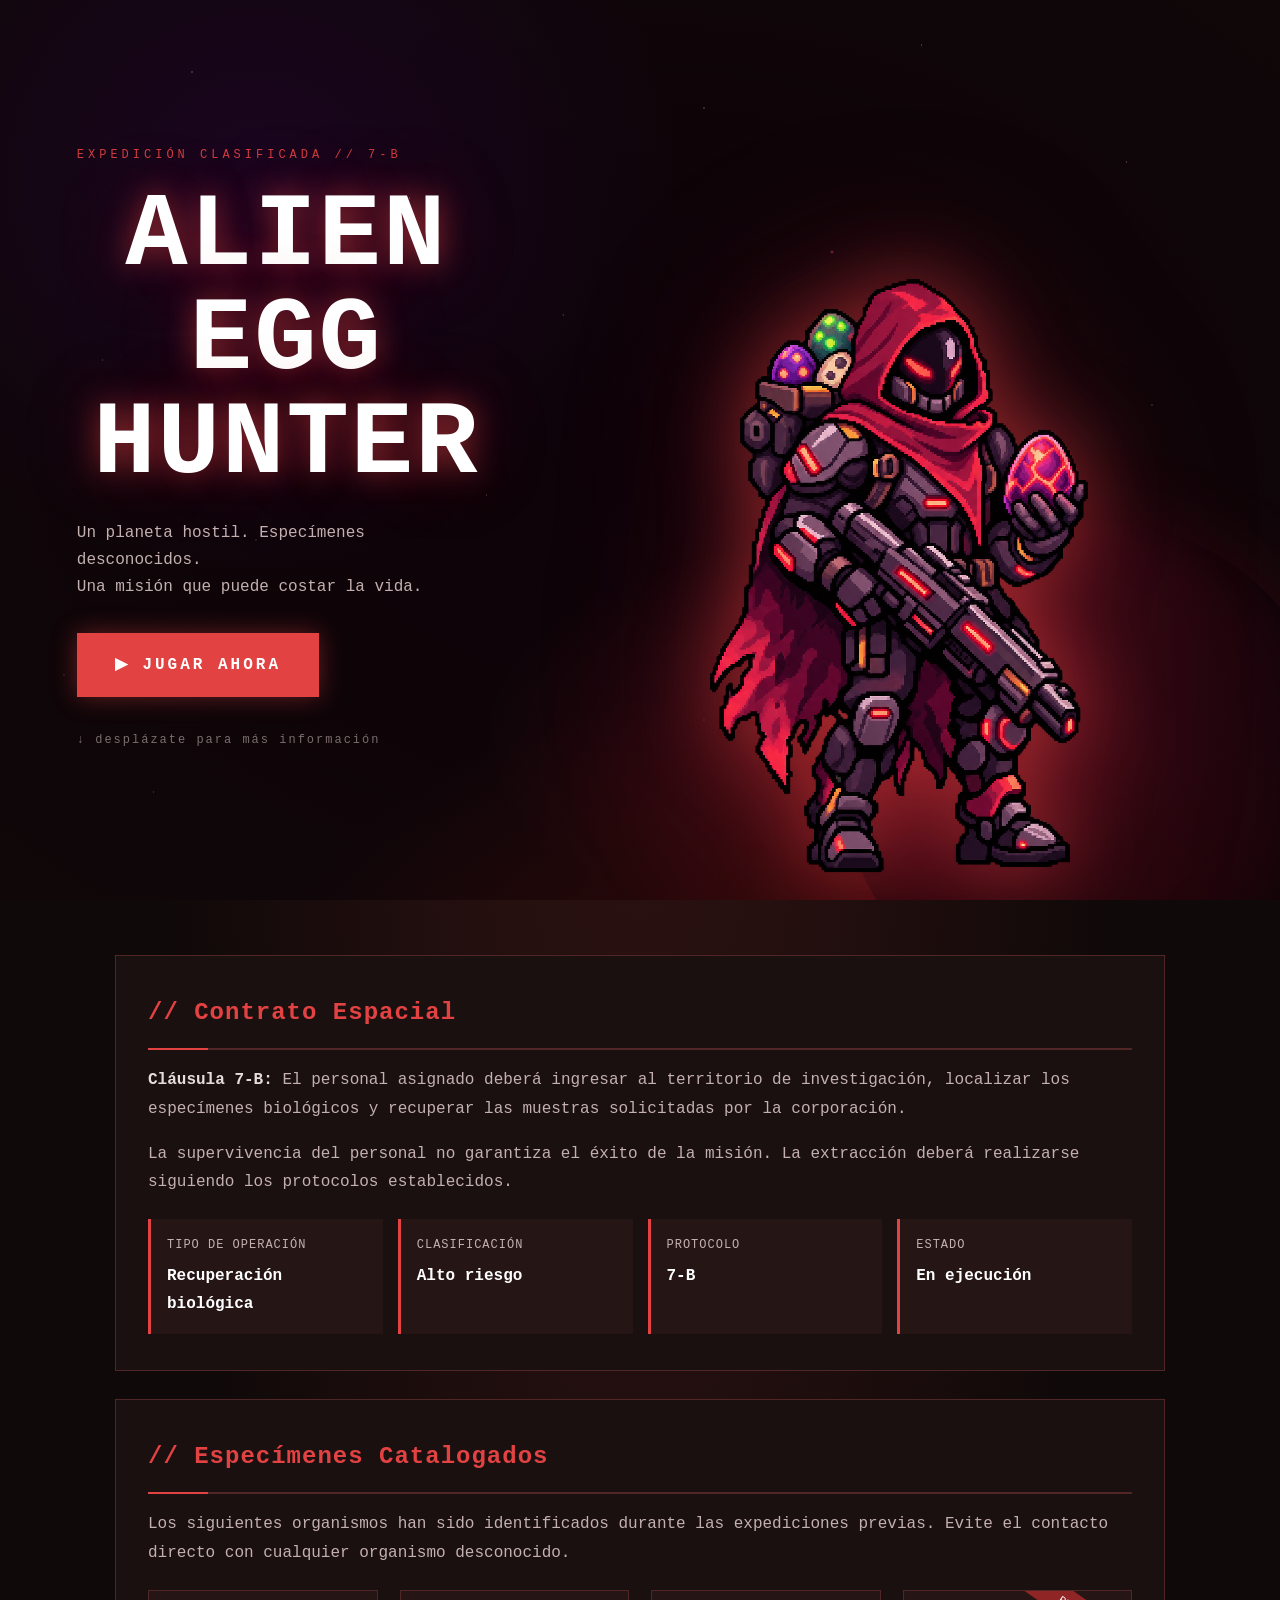
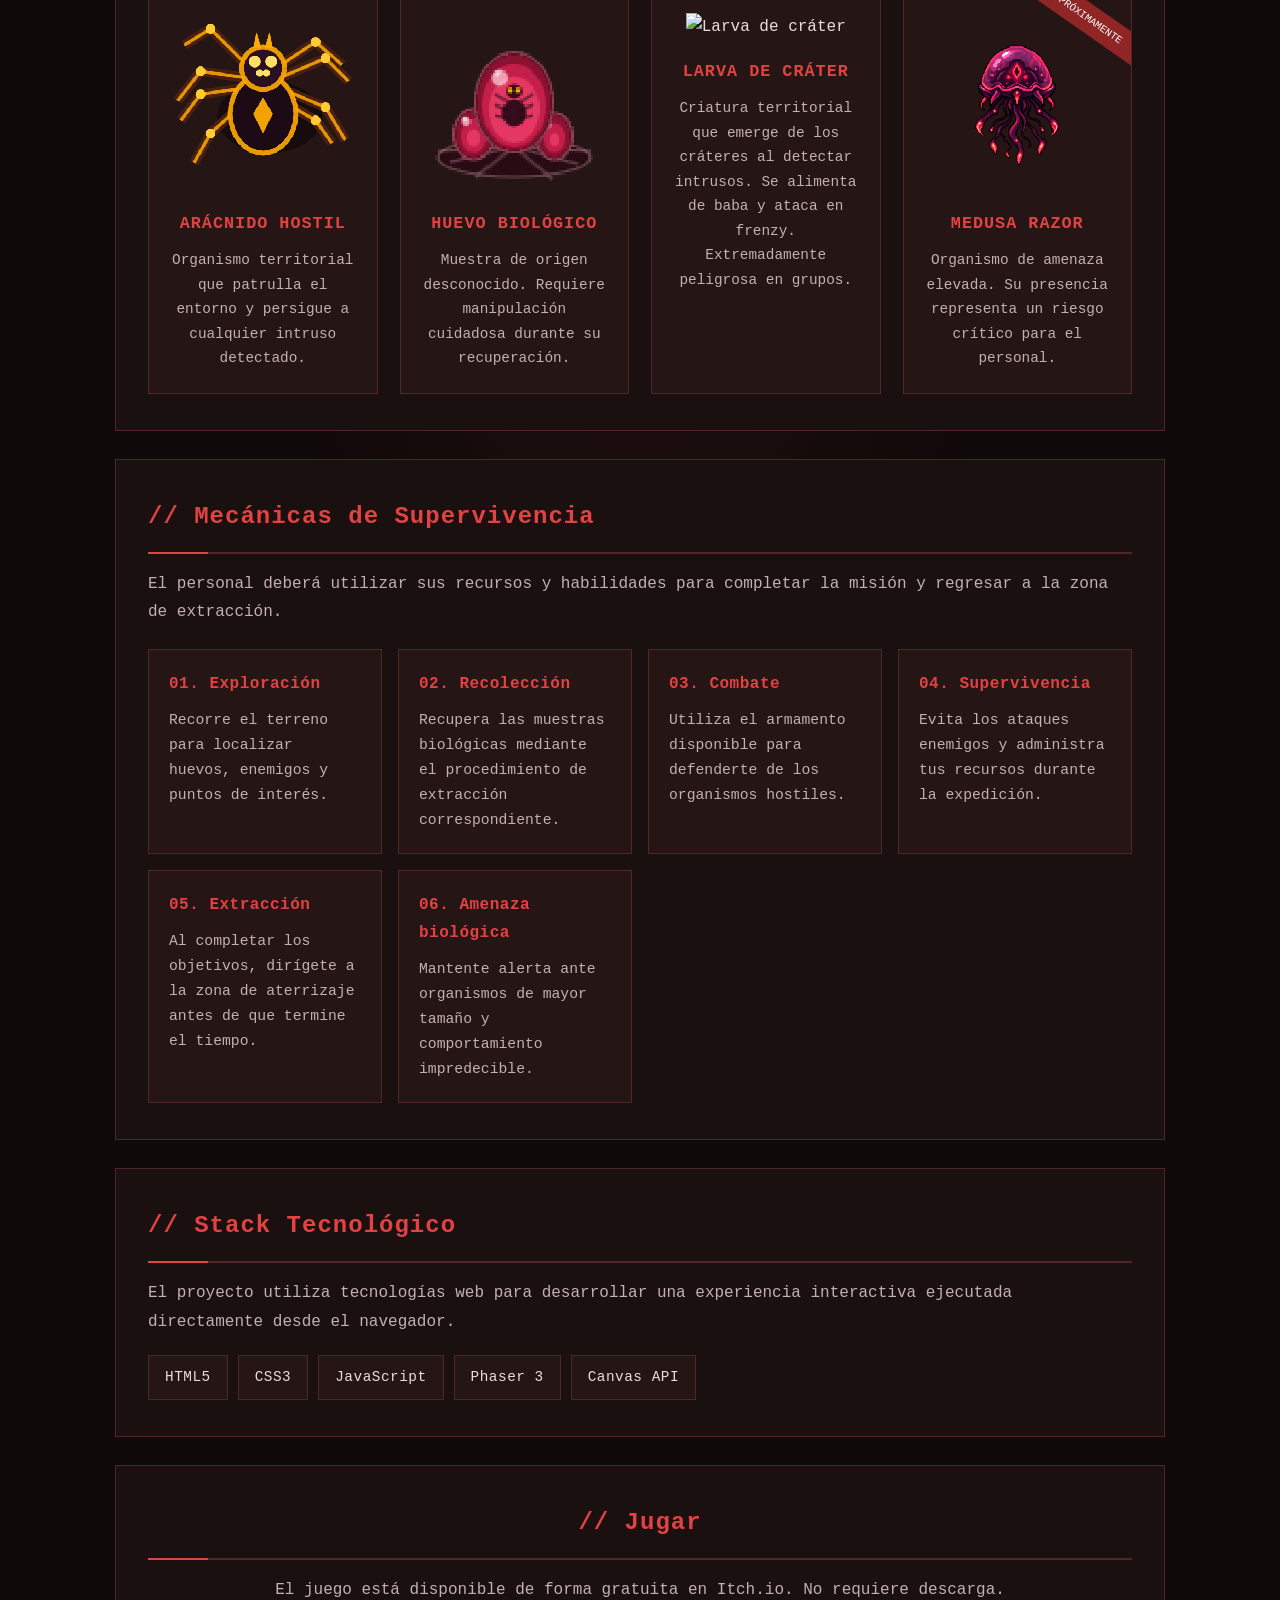
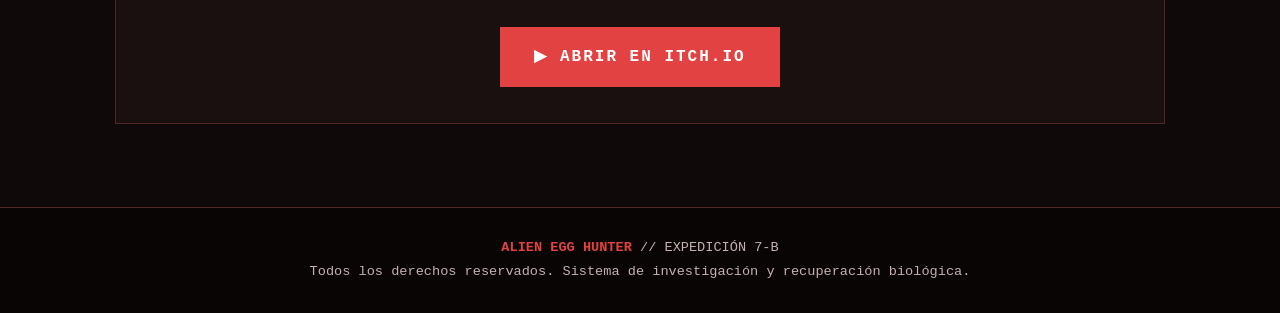
==== index.html @ 5d4eb007 "feature" ====
<!doctype html>
<html lang="es">
  <head>
    <meta charset="UTF-8" />
    <meta name="viewport" content="width=device-width, initial-scale=1.0, maximum-scale=1.0, user-scalable=no, viewport-fit=cover" />
    <meta name="theme-color" content="#100909" />
    <meta name="description" content="Alien Egg Hunter: protocolo de supervivencia, recuperación de especímenes y extracción en territorio hostil." />
    <link rel="stylesheet" href="styles.css" />
    <title>Alien Egg Hunter</title>
  </head>

  <body>

    <!-- ══════════════════════════════════════
         HERO FULLSCREEN
    ══════════════════════════════════════ -->
    <section class="splash" id="splash">
      <div class="splash-bg"></div>
      <div class="splash-stars"></div>
      <div class="splash-planet"></div>
      <div class="splash-glow"></div>

      <img src="mercenario_hd.png" alt="Mercenario" class="splash-char" />

      <div class="splash-text">
        <p class="splash-label">EXPEDICIÓN CLASIFICADA // 7-B</p>
        <h1 class="splash-title">ALIEN<br/>EGG<br/>HUNTER</h1>
        <p class="splash-sub">Un planeta hostil. Especímenes desconocidos.<br/>Una misión que puede costar la vida.</p>
        <a href="https://juandiegosuarezepn.itch.io/alien-egg-hunter" target="_blank" rel="noopener" class="splash-btn">
          ▶ JUGAR AHORA
        </a>
        <button class="splash-hint" id="scrollDown" onclick="document.getElementById('content').scrollIntoView({behavior:'smooth'})">↓ desplázate para más información</button>
      </div>
    </section>

    <!-- ══════════════════════════════════════
         RESTO DE LA LANDING
    ══════════════════════════════════════ -->
    <main class="container" id="content">

      <!-- Contrato espacial -->
      <section class="section-box">
        <h2>// Contrato Espacial</h2>
        <p>
          <strong>Cláusula 7-B:</strong>
          El personal asignado deberá ingresar al territorio de investigación,
          localizar los especímenes biológicos y recuperar las muestras
          solicitadas por la corporación.
        </p>
        <p>
          La supervivencia del personal no garantiza el éxito de la misión. La
          extracción deberá realizarse siguiendo los protocolos establecidos.
        </p>
        <div class="contract-data">
          <div class="data-item"><span>TIPO DE OPERACIÓN</span><strong>Recuperación biológica</strong></div>
          <div class="data-item"><span>CLASIFICACIÓN</span><strong>Alto riesgo</strong></div>
          <div class="data-item"><span>PROTOCOLO</span><strong>7-B</strong></div>
          <div class="data-item"><span>ESTADO</span><strong>En ejecución</strong></div>
        </div>
      </section>

      <!-- Especímenes catalogados -->
      <section class="section-box">
        <h2>// Especímenes Catalogados</h2>
        <p>Los siguientes organismos han sido identificados durante las expediciones previas. Evite el contacto directo con cualquier organismo desconocido.</p>
        <div class="asset-grid">
          <article class="asset-card">
            <img src="spider_hd.png" alt="Araña alienígena" />
            <h3>ARÁCNIDO HOSTIL</h3>
            <p>Organismo territorial que patrulla el entorno y persigue a cualquier intruso detectado.</p>
          </article>
          <article class="asset-card">
            <img src="egg_hd.png" alt="Huevo alienígena" />
            <h3>HUEVO BIOLÓGICO</h3>
            <p>Muestra de origen desconocido. Requiere manipulación cuidadosa durante su recuperación.</p>
          </article>
          <article class="asset-card">
            <img src="larva_hd.png" alt="Larva de cráter" />
            <h3>LARVA DE CRÁTER</h3>
            <p>Criatura territorial que emerge de los cráteres al detectar intrusos. Se alimenta de baba y ataca en frenzy. Extremadamente peligrosa en grupos.</p>
          </article>
          <article class="asset-card asset-card-coming">
            <img src="medusa_hd.png" alt="Medusa Razor" />
            <h3>MEDUSA RAZOR</h3>
            <p>Organismo de amenaza elevada. Su presencia representa un riesgo crítico para el personal.</p>
          </article>
        </div>
      </section>

      <!-- Mecánicas -->
      <section class="section-box">
        <h2>// Mecánicas de Supervivencia</h2>
        <p>El personal deberá utilizar sus recursos y habilidades para completar la misión y regresar a la zona de extracción.</p>
        <div class="mechanics-list">
          <article class="mechanic"><h3>01. Exploración</h3><p>Recorre el terreno para localizar huevos, enemigos y puntos de interés.</p></article>
          <article class="mechanic"><h3>02. Recolección</h3><p>Recupera las muestras biológicas mediante el procedimiento de extracción correspondiente.</p></article>
          <article class="mechanic"><h3>03. Combate</h3><p>Utiliza el armamento disponible para defenderte de los organismos hostiles.</p></article>
          <article class="mechanic"><h3>04. Supervivencia</h3><p>Evita los ataques enemigos y administra tus recursos durante la expedición.</p></article>
          <article class="mechanic"><h3>05. Extracción</h3><p>Al completar los objetivos, dirígete a la zona de aterrizaje antes de que termine el tiempo.</p></article>
          <article class="mechanic"><h3>06. Amenaza biológica</h3><p>Mantente alerta ante organismos de mayor tamaño y comportamiento impredecible.</p></article>
        </div>
      </section>

      <!-- Stack -->
      <section class="section-box">
        <h2>// Stack Tecnológico</h2>
        <p>El proyecto utiliza tecnologías web para desarrollar una experiencia interactiva ejecutada directamente desde el navegador.</p>
        <div class="tech-list">
          <span class="tech-item">HTML5</span>
          <span class="tech-item">CSS3</span>
          <span class="tech-item">JavaScript</span>
          <span class="tech-item">Phaser 3</span>
          <span class="tech-item">Canvas API</span>
        </div>
      </section>

      <!-- CTA final -->
      <section class="section-box itch-cta">
        <h2>// Jugar</h2>
        <p>El juego está disponible de forma gratuita en Itch.io. No requiere descarga.</p>
        <a href="https://juandiegosuarezepn.itch.io/alien-egg-hunter" target="_blank" rel="noopener" class="play-btn">
          ▶ ABRIR EN ITCH.IO
        </a>
      </section>

    </main>

    <footer>
      <p><strong>ALIEN EGG HUNTER</strong> // EXPEDICIÓN 7-B</p>
      <p>Todos los derechos reservados. Sistema de investigación y recuperación biológica.</p>
    </footer>

  </body>
</html>
---- styles.css ----
:root {
    --background: #100909;
    --surface: #1b1010;
    --surface-light: #261515;
    --primary: #e34242;
    --primary-dark: #8f2525;
    --text: #e8dddd;
    --text-muted: #c4b0b0;
    --border: #512626;
    --success: #7cce8b;
    --font-main: 'Courier New', monospace;
}

* {
    margin: 0;
    padding: 0;
    box-sizing: border-box;
}

html {
    scroll-behavior: smooth;
}

body {
    background:
        radial-gradient(ellipse at top, #351414 0%, transparent 55%),
        var(--background);
    color: var(--text);
    font-family: var(--font-main);
    line-height: 1.75;
    font-size: 16px;
    -webkit-text-size-adjust: 100%;
    -webkit-tap-highlight-color: transparent;
}

/* ════════════════════════════════════════
   SPLASH / HERO FULLSCREEN
════════════════════════════════════════ */
.splash {
    position: relative;
    width: 100%;
    height: 100vh;
    min-height: 560px;
    overflow: hidden;
    display: flex;
    align-items: center;
}

/* fondo degradado alienígena */
.splash-bg {
    position: absolute;
    inset: 0;
    background:
        radial-gradient(ellipse 80% 60% at 70% 110%, #3a0a0a 0%, transparent 60%),
        radial-gradient(ellipse 60% 80% at 20% 20%,  #1a0520 0%, transparent 55%),
        radial-gradient(ellipse 100% 100% at 50% 50%, #0d0208 0%, #100909 100%);
}

/* estrellas simuladas con box-shadow */
.splash-stars {
    position: absolute;
    inset: 0;
    background-image:
        radial-gradient(1px 1px at 15%  8%,  rgba(255,200,200,.7) 0%, transparent 100%),
        radial-gradient(1px 1px at 32% 22%,  rgba(255,255,255,.5) 0%, transparent 100%),
        radial-gradient(1px 1px at 55% 12%,  rgba(255,220,220,.6) 0%, transparent 100%),
        radial-gradient(1px 1px at 72%  5%,  rgba(255,255,255,.4) 0%, transparent 100%),
        radial-gradient(1px 1px at 88% 18%,  rgba(255,200,200,.5) 0%, transparent 100%),
        radial-gradient(1px 1px at  8% 40%,  rgba(255,255,255,.3) 0%, transparent 100%),
        radial-gradient(1px 1px at 44% 35%,  rgba(255,220,220,.4) 0%, transparent 100%),
        radial-gradient(1px 1px at 20% 60%,  rgba(255,255,255,.3) 0%, transparent 100%),
        radial-gradient(2px 2px at 65% 28%,  rgba(255,100,100,.5) 0%, transparent 100%),
        radial-gradient(1px 1px at 90% 45%,  rgba(255,255,255,.4) 0%, transparent 100%),
        radial-gradient(1px 1px at  5% 75%,  rgba(255,200,200,.3) 0%, transparent 100%),
        radial-gradient(1px 1px at 38% 55%,  rgba(255,255,255,.3) 0%, transparent 100%),
        radial-gradient(2px 2px at 78% 65%,  rgba(255,80,80,.4)   0%, transparent 100%),
        radial-gradient(1px 1px at 12% 88%,  rgba(255,255,255,.3) 0%, transparent 100%),
        radial-gradient(1px 1px at 55% 80%,  rgba(255,200,200,.3) 0%, transparent 100%);
}

/* planeta de fondo */
.splash-planet {
    position: absolute;
    right: -60px;
    bottom: -120px;
    width: 500px;
    height: 500px;
    border-radius: 50%;
    background: radial-gradient(circle at 35% 30%, #5a1020 0%, #2a0510 50%, #0a0208 100%);
    box-shadow:
        inset -20px -20px 60px rgba(0,0,0,0.8),
        0 0 80px rgba(180,20,40,0.3);
    opacity: 0.6;
}

/* resplandor rojo del planeta */
.splash-glow {
    position: absolute;
    right: 100px;
    bottom: -40px;
    width: 700px;
    height: 400px;
    background: radial-gradient(ellipse, rgba(220,30,60,0.18) 0%, transparent 70%);
    pointer-events: none;
}

/* personaje */
.splash-char {
    position: absolute;
    right: 5%;
    bottom: 0;
    height: 85vh;
    max-height: 650px;
    width: auto;
    image-rendering: pixelated;
    filter:
        drop-shadow(0 0 40px rgba(227,66,66,0.55))
        drop-shadow(0 0 80px rgba(180,20,40,0.3));
    animation: splash-float 4s ease-in-out infinite;
}

@keyframes splash-float {
    0%, 100% { transform: translateY(0px);    }
    50%       { transform: translateY(-18px);  }
}

/* texto izquierda */
.splash-text {
    position: relative;
    z-index: 3;
    padding: 0 5% 0 6%;
    max-width: 560px;
}

.splash-label {
    color: var(--primary);
    font-size: 0.75rem;
    letter-spacing: 4px;
    margin-bottom: 18px;
    opacity: 0.9;
}

.splash-title {
    color: #fff;
    font-size: clamp(3rem, 9vw, 6.5rem);
    line-height: 1.0;
    letter-spacing: 2px;
    text-shadow:
        0 0 30px rgba(227,66,66,0.6),
        0 0 80px rgba(180,20,40,0.3);
    margin-bottom: 24px;
}

.splash-sub {
    color: var(--text-muted);
    font-size: 1rem;
    line-height: 1.7;
    margin-bottom: 32px;
}

.splash-btn {
    display: inline-block;
    padding: 16px 36px;
    background: var(--primary);
    color: #fff;
    font-family: var(--font-main);
    font-size: 1rem;
    font-weight: bold;
    letter-spacing: 3px;
    text-decoration: none;
    border: 2px solid var(--primary);
    transition: background 0.2s, color 0.2s, transform 0.15s, box-shadow 0.2s;
    box-shadow: 0 0 24px rgba(227,66,66,0.4);
}

.splash-btn:hover {
    background: transparent;
    color: var(--primary);
    transform: translateY(-3px);
    box-shadow: 0 0 40px rgba(227,66,66,0.6);
}

.splash-hint {
    display: inline-block;
    margin-top: 28px;
    color: var(--text-muted);
    font-size: 0.75rem;
    font-family: var(--font-main);
    letter-spacing: 2px;
    opacity: 0.6;
    animation: blink 2s ease-in-out infinite;
    background: none;
    border: none;
    cursor: pointer;
    padding: 8px 0;
    transition: color 0.2s, opacity 0.2s;
}

.splash-hint:hover {
    color: var(--primary);
    opacity: 1;
}

@keyframes blink {
    0%, 100% { opacity: 0.6; }
    50%       { opacity: 0.2; }
}

/* responsive splash */
@media (max-width: 768px) {
    .splash-char {
        right: 50%;
        transform: translateX(50%);
        height: 55vh;
        opacity: 0.35;
    }
    .splash-text {
        text-align: center;
        padding: 0 24px;
        max-width: 100%;
    }
    .splash-title { font-size: clamp(2.8rem, 14vw, 4rem); }
}

/* ── Header ── */
header {
    padding: 20px 0;
    border-bottom: 1px solid var(--border);
    background: rgba(16, 9, 9, 0.95);
}

.header-content {
    max-width: 1100px;
    margin: 0 auto;
    padding: 0 25px;
    display: flex;
    justify-content: center;   /* centrado */
    align-items: center;
}

h1 {
    color: #fff;
    font-size: clamp(2rem, 6vw, 3.4rem);
    line-height: 1.2;
    letter-spacing: 4px;
    text-align: center;
    text-shadow: 0 0 22px rgba(227, 66, 66, 0.5);
}

/* ── Layout principal ── */
.container {
    max-width: 1100px;
    margin: 0 auto;
    padding: 55px 25px;
}

/* ── Hero ── */
.hero {
    padding: 50px 30px;
    margin-bottom: 35px;
    border: 1px solid var(--border);
    background: linear-gradient(145deg, rgba(91,24,24,0.35), rgba(20,10,10,0.8));
}

.hero-content {
    display: flex;
    align-items: center;
    justify-content: center;
    gap: 50px;
    max-width: 950px;
    margin: 0 auto;
}

.hero-image {
    width: 100%;
    max-width: 300px;
    height: auto;
    image-rendering: pixelated;
    filter: drop-shadow(0 0 24px rgba(227,66,66,0.5));
    animation: float 3.5s ease-in-out infinite;
}

@keyframes float {
    0%   { transform: translateY(0px); }
    50%  { transform: translateY(-14px); }
    100% { transform: translateY(0px); }
}

.hero-text {
    text-align: left;
    flex: 1;
}

.classification {
    color: var(--primary);
    font-size: 0.82rem;
    letter-spacing: 4px;
    margin-bottom: 16px;
    text-transform: uppercase;
}

.hero-description {
    color: var(--text-muted);
    font-size: 1.05rem;
    max-width: 650px;
    line-height: 1.8;
}

/* ── Secciones ── */
.section-box {
    padding: 36px 32px;
    margin-bottom: 28px;
    background: var(--surface);
    border: 1px solid var(--border);
}

/* Títulos de sección: más grandes y con acento lateral */
.section-box h2 {
    color: var(--primary);
    font-size: 1.5rem;
    letter-spacing: 1px;
    margin-bottom: 10px;
    padding-bottom: 14px;
    border-bottom: 2px solid var(--border);
    position: relative;
}

/* línea de acento roja debajo del título */
.section-box h2::after {
    content: '';
    position: absolute;
    left: 0;
    bottom: -2px;
    width: 60px;
    height: 2px;
    background: var(--primary);
}

.section-box > p {
    color: var(--text-muted);
    font-size: 1rem;
    margin-top: 16px;
    margin-bottom: 16px;
    line-height: 1.8;
}

.section-box strong {
    color: var(--text);
}

/* ── Contrato ── */
.contract-data {
    display: grid;
    grid-template-columns: repeat(auto-fit, minmax(180px, 1fr));
    gap: 15px;
    margin-top: 22px;
}

.data-item {
    padding: 16px;
    background: var(--surface-light);
    border-left: 3px solid var(--primary);
}

.data-item span {
    display: block;
    color: var(--text-muted);
    font-size: 0.75rem;
    letter-spacing: 1px;
    margin-bottom: 6px;
    text-transform: uppercase;
}

.data-item strong {
    color: #fff;
    font-size: 1rem;
}

/* ── Especímenes ── */
.asset-grid {
    display: grid;
    grid-template-columns: repeat(auto-fit, minmax(210px, 1fr));
    gap: 22px;
    margin-top: 22px;
}

.asset-card {
    position: relative;
    overflow: hidden;
    padding: 22px;
    text-align: center;
    background: var(--surface-light);
    border: 1px solid var(--border);
    transition: transform 0.25s, border-color 0.25s;
}

.asset-card:hover {
    transform: translateY(-6px);
    border-color: var(--primary);
}

.asset-card img {
    width: 100%;
    height: 170px;
    object-fit: contain;
    margin-bottom: 16px;
    image-rendering: pixelated;
}

.asset-card h3 {
    color: var(--primary);
    font-size: 1.05rem;
    letter-spacing: 1px;
    margin-bottom: 10px;
}

.asset-card p {
    font-size: 0.9rem;
    color: var(--text-muted);
    line-height: 1.7;
    margin-bottom: 0;
}

.asset-card-coming::after {
    content: "PRÓXIMAMENTE";
    position: absolute;
    top: 15px;
    right: -32px;
    padding: 5px 35px;
    background: var(--primary-dark);
    color: white;
    font-size: 0.65rem;
    transform: rotate(35deg);
}

/* ── Mecánicas ── */
.mechanics-list {
    display: grid;
    grid-template-columns: repeat(auto-fit, minmax(220px, 1fr));
    gap: 16px;
    margin-top: 22px;
}

.mechanic {
    padding: 20px;
    background: var(--surface-light);
    border: 1px solid var(--border);
}

.mechanic h3 {
    color: var(--primary);
    font-size: 1rem;
    letter-spacing: 0.5px;
    margin-bottom: 10px;
}

.mechanic p {
    font-size: 0.92rem;
    color: var(--text-muted);
    line-height: 1.7;
    margin-bottom: 0;
}

/* ── Stack tecnológico ── */
.tech-list {
    display: flex;
    flex-wrap: wrap;
    gap: 10px;
    margin-top: 18px;
}

.tech-item {
    padding: 9px 16px;
    color: var(--text);
    background: var(--surface-light);
    border: 1px solid var(--border);
    font-size: 0.9rem;
    letter-spacing: 0.5px;
    transition: border-color 0.2s;
}

.tech-item:hover {
    border-color: var(--primary);
}

/* ── Botón Itch.io ── */
.play-btn {
    display: inline-block;
    margin-top: 22px;
    padding: 14px 32px;
    background: var(--primary);
    color: #fff;
    font-family: var(--font-main);
    font-size: 1rem;
    font-weight: bold;
    letter-spacing: 2px;
    text-decoration: none;
    border: 2px solid var(--primary);
    transition: background 0.2s, color 0.2s, transform 0.15s;
}

.play-btn:hover {
    background: transparent;
    color: var(--primary);
    transform: translateY(-2px);
}

.itch-cta {
    text-align: center;
}

.itch-cta p {
    margin-bottom: 0;
}

/* ── Juego ── */
#game-container {
    width: 100%;
    max-width: 1000px;
    min-height: 200px;
    margin: 35px auto 10px;
    overflow: hidden;
    border: 2px solid var(--primary-dark);
    background: #000;
    box-shadow: 0 0 30px rgba(227,66,66,0.18);
    touch-action: manipulation;
}

#game-container canvas {
    display: block;
    max-width: 100%;
    touch-action: manipulation;
}

.game-caption {
    color: var(--text-muted);
    text-align: center;
    font-size: 0.82rem;
    margin-bottom: 30px;
    letter-spacing: 1px;
}

/* ── Footer ── */
footer {
    padding: 28px 25px;
    text-align: center;
    background: #0a0505;
    border-top: 1px solid var(--border);
    color: var(--text-muted);
    font-size: 0.85rem;
    line-height: 1.8;
}

footer strong {
    color: var(--primary);
}

/* ── Responsive ── */
@media (max-width: 768px) {
    .hero-content {
        flex-direction: column;
        text-align: center;
        gap: 24px;
    }
    .hero-text {
        text-align: center;
    }
    .hero-image {
        max-width: 240px;
    }
}

@media (max-width: 600px) {
    body { font-size: 15px; }

    header { padding: 16px 0; }

    .container { padding: 30px 16px; }

    .hero { padding: 35px 16px; }

    .section-box {
        padding: 24px 18px;
    }

    .section-box h2 {
        font-size: 1.25rem;
    }

    .asset-card img { height: 140px; }

    #game-container { margin-top: 25px; }
}
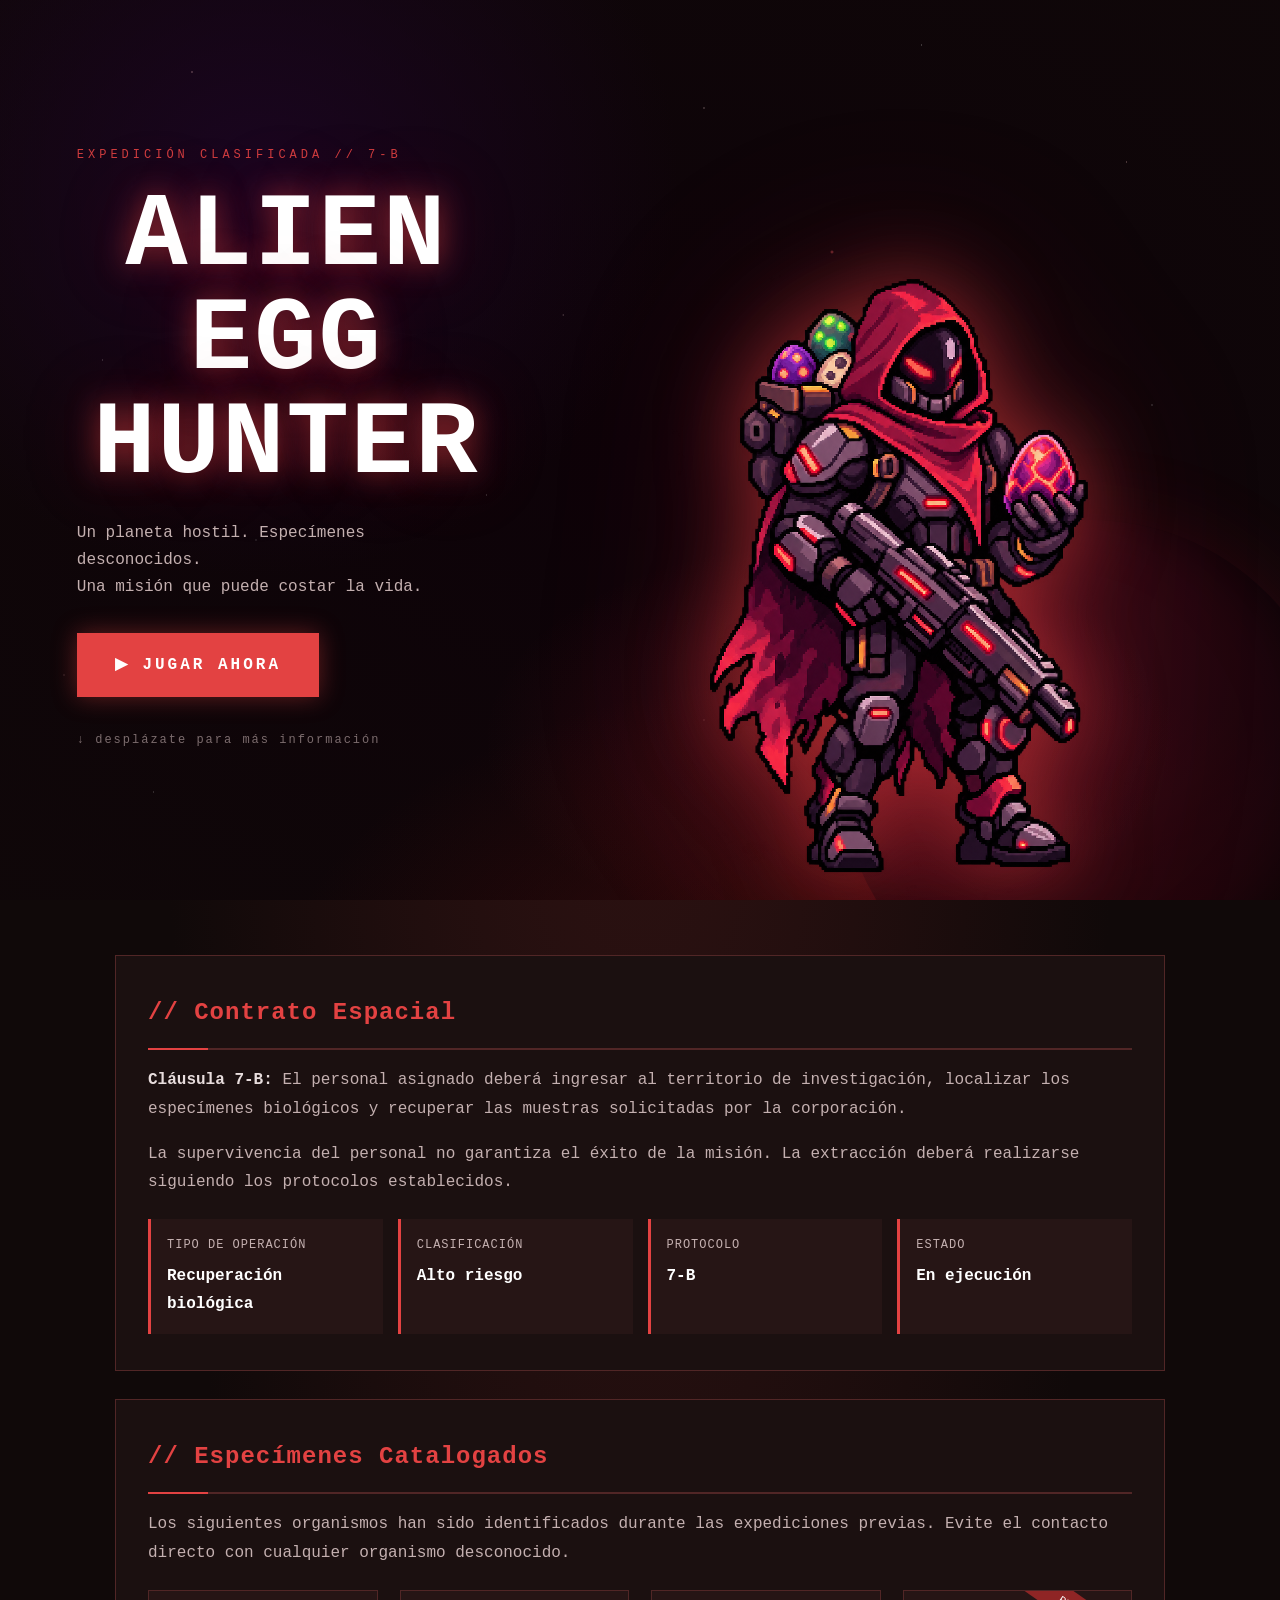
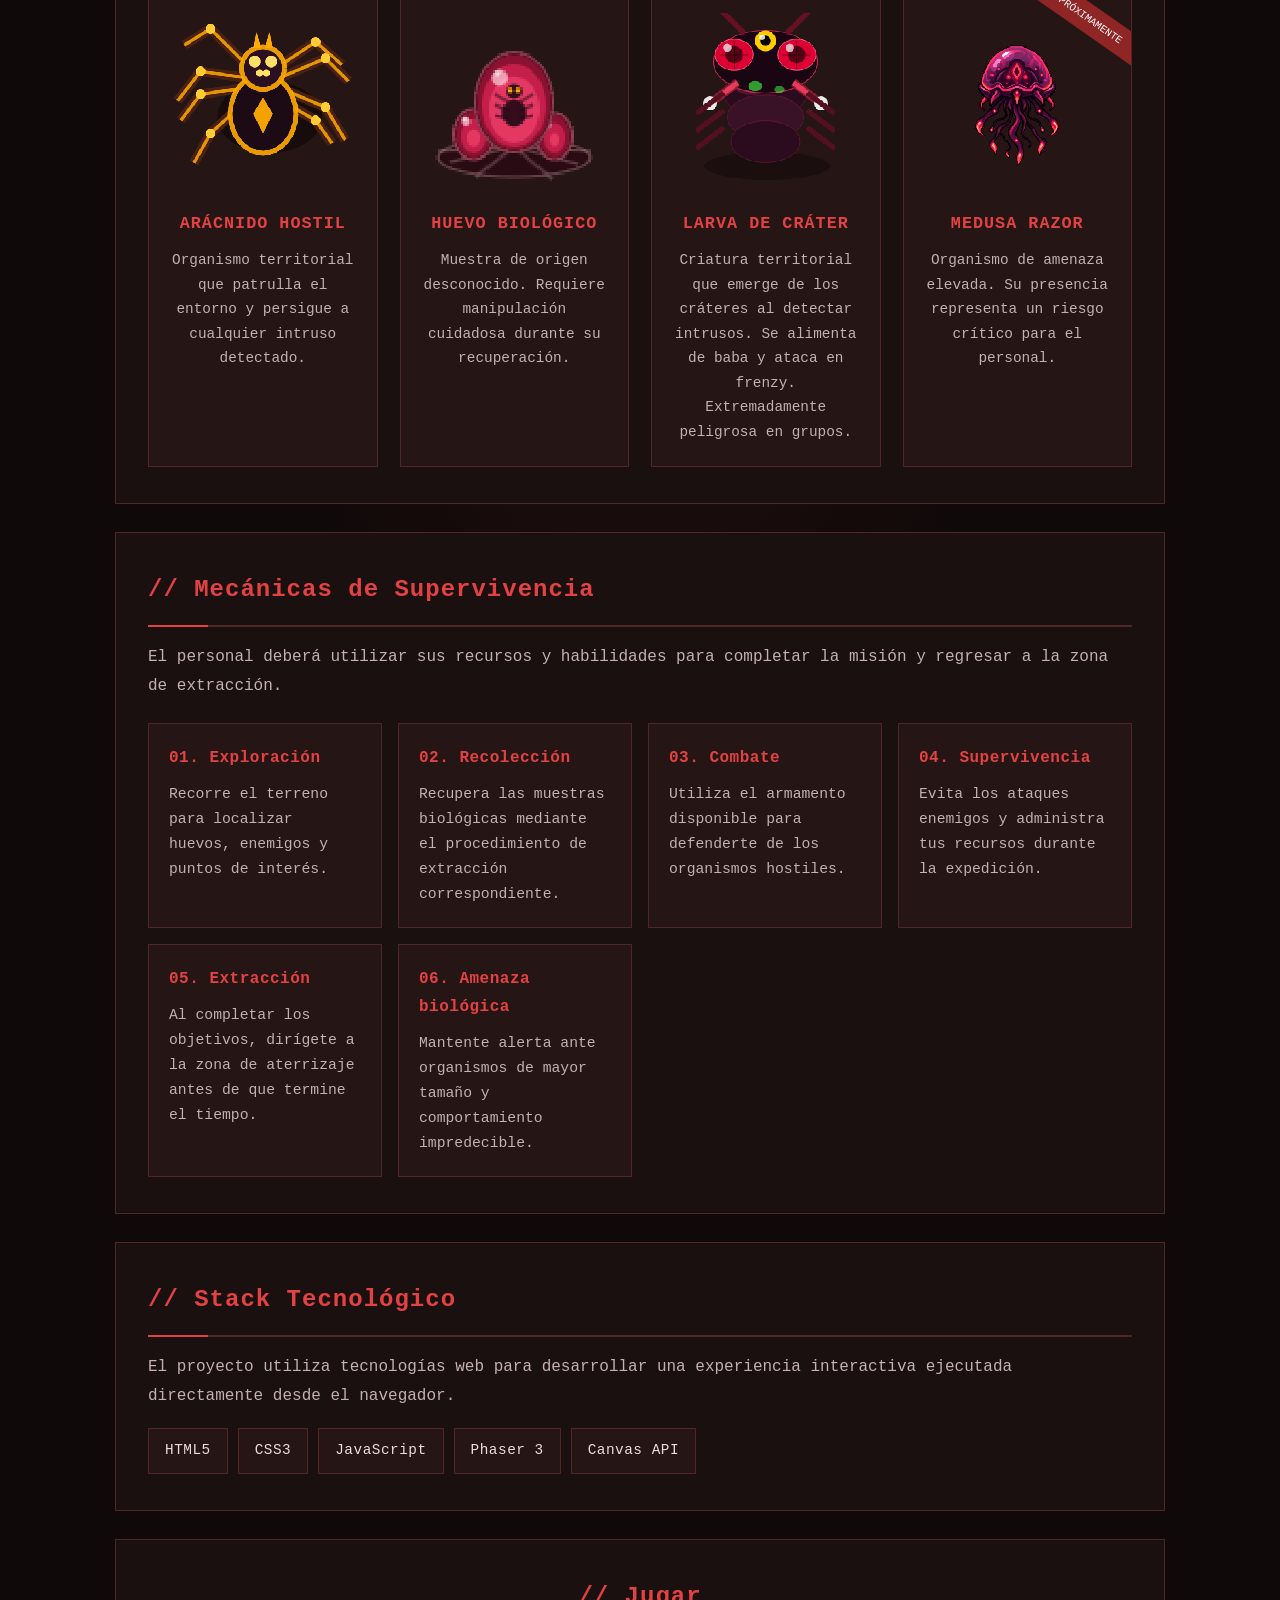
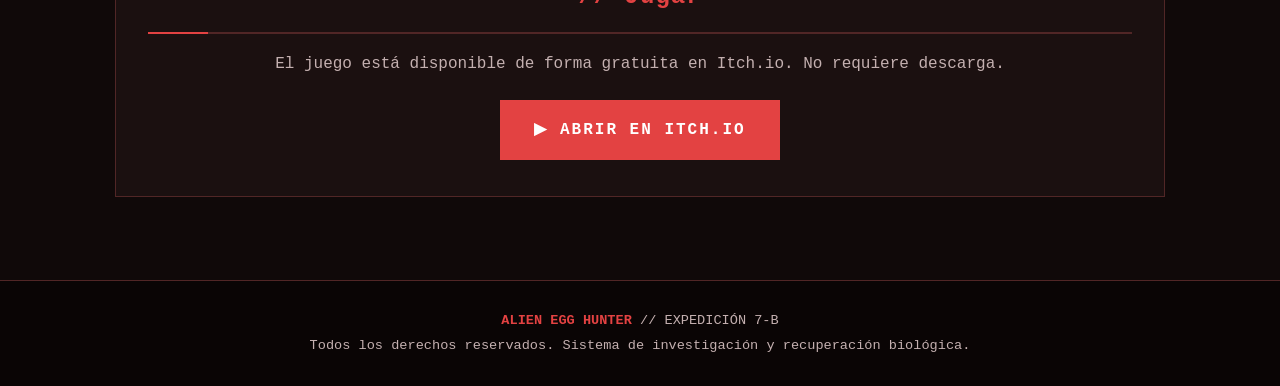
==== commit 87cbd135: "feature" ====
--- a/index.html
+++ b/index.html
@@ -75,7 +75,7 @@
             <p>Muestra de origen desconocido. Requiere manipulación cuidadosa durante su recuperación.</p>
           </article>
           <article class="asset-card">
-            <img src="larva_hd.png" alt="Larva de cráter" />
+            <img src="larva.png" alt="Larva de cráter" />
             <h3>LARVA DE CRÁTER</h3>
             <p>Criatura territorial que emerge de los cráteres al detectar intrusos. Se alimenta de baba y ataca en frenzy. Extremadamente peligrosa en grupos.</p>
           </article>
